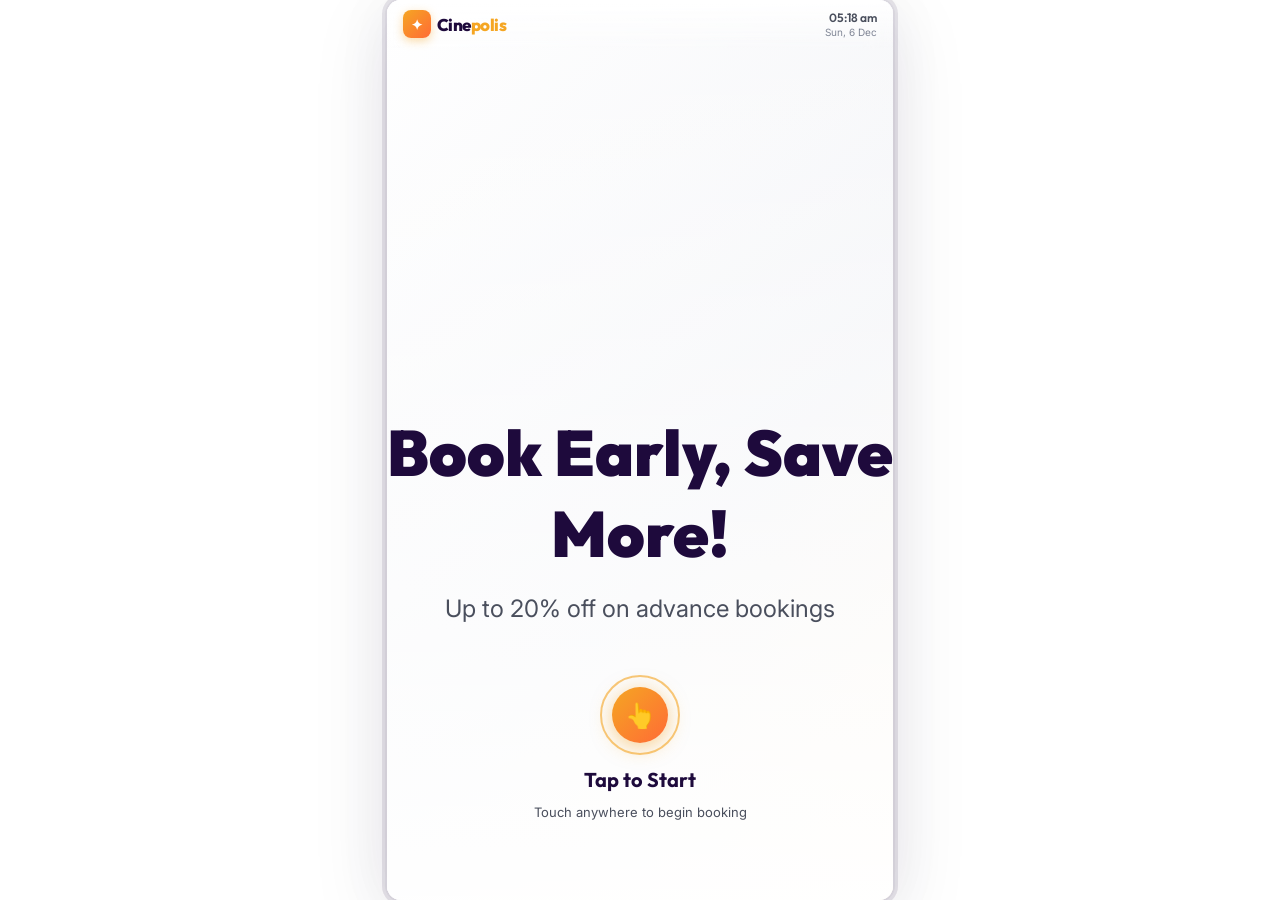
==== index.html @ efdd273a "Initial commit of Cinepolis Self-Service Kiosk" ====
<!DOCTYPE html>
<html lang="en">

<head>
  <meta charset="UTF-8">
  <meta name="viewport" content="width=device-width, initial-scale=1.0">
  <title>Cinepolis Self-Service Kiosk — Powered by CIRA</title>
  <meta name="description"
    content="Cinepolis AI-Powered Self-Service Ticket Kiosk featuring CIRA, your personal cinema assistant.">
  <meta name="robots" content="noindex">
  <link rel="stylesheet" href="css/design-system.css?v=1.1">
  <link rel="stylesheet" href="css/kiosk.css?v=1.1">
</head>

<body>
  <div id="kiosk-root">

    <!-- ====== HEADER ====== -->
    <header id="kiosk-header">
      <div class="kiosk-logo">
        <div class="kiosk-logo-star">✦</div>
        <div>
          <div class="kiosk-logo-text">Cine<span>polis</span></div>
        </div>
      </div>
      <div style="display:flex;align-items:center;gap:24px;">
        <div class="step-indicator" id="step-indicator" style="display:none;">
          <div class="step-dot" id="step-1"></div>
          <div class="step-dot" id="step-2"></div>
          <div class="step-dot" id="step-3"></div>
          <div class="step-dot" id="step-4"></div>
          <div class="step-dot" id="step-5"></div>
          <div class="step-dot" id="step-6"></div>
        </div>
        <div>
          <div class="kiosk-time" id="kiosk-time">12:00 PM</div>
          <div class="kiosk-location" id="kiosk-date">Sat, 21 Jun</div>
        </div>
      </div>
    </header>

    <!-- ====== CIRA CHARACTER ====== -->
    <div id="cira-character" class="cira-hidden">
      <img class="cira-img" src="assets/cira/cira_idle.png" alt="CIRA - Your Cinema Assistant">
    </div>

    <!-- ====== CIRA SPEECH BUBBLE ====== -->
    <div id="cira-bubble"></div>

    <!-- =====================================================
       SCREEN 0: IDLE / ATTRACT
  ===================================================== -->
    <section class="screen active" id="screen-idle">
      <div id="idle-ad-track" class="idle-ad-track">
        <!-- Ads rendered by JS -->
      </div>
    </section>

    <!-- =====================================================
       SCREEN 1: LANGUAGE SELECTION
  ===================================================== -->
    <section class="screen" id="screen-language">
      <div class="screen-content full-width" style="justify-content:center;align-items:center;min-height:100%;">
        <div style="text-align:center;margin-bottom:20px;">
          <h1 class="screen-title">Choose Language</h1>
          <p class="screen-subtitle">भाषा चुनें</p>
        </div>
        <div class="language-grid" id="language-grid"></div>
      </div>
    </section>

    <!-- =====================================================
       SCREEN 2: MOVIE BROWSING
  ===================================================== -->
    <section class="screen" id="screen-movies">
      <div
        style="position:relative;padding-top:56px;height:100%;display:flex;flex-direction:column;padding-left:16px;padding-right:16px;">
        <div style="display:flex;align-items:center;justify-content:space-between;padding:0 14px 10px;">
          <div>
            <h1 class="screen-title">Now Showing 🎬</h1>
            <p class="screen-subtitle">Tap to book</p>
          </div>
          <button class="btn btn-ghost btn-sm"
            onclick="window.kiosk.showScreen('language'); window.kiosk.sceneManager.transitionTo(window.SCENES.LANGUAGE_SELECTION);"
            style="padding:6px 12px;font-size:12px;">← Back</button>
        </div>
        <div class="movies-scroll-container" id="movies-list"></div>
        <div style="text-align:center;padding:8px;opacity:0.4;">
          <span style="font-size:11px;color:var(--text-muted);">↓ Scroll Down ↓</span>
        </div>
      </div>
    </section>

    <!-- =====================================================
       SCREEN 3: MOVIE DETAIL
  ===================================================== -->
    <section class="screen" id="screen-movie-detail">
      <div class="screen-content">
        <div id="movie-detail-content">
          <!-- Rendered by JS -->
        </div>
      </div>
    </section>

    <!-- =====================================================
       SCREEN 4: SHOWTIME SELECTION
  ===================================================== -->
    <section class="screen" id="screen-showtimes">
      <div class="screen-content">
        <div id="showtimes-content">
          <!-- Rendered by JS -->
        </div>
      </div>
    </section>

    <!-- =====================================================
       SCREEN 5: TICKET COUNT
  ===================================================== -->
    <section class="screen" id="screen-ticket-count">
      <div class="screen-content" style="justify-content:center;">
        <div id="ticket-count-content">
          <!-- Rendered by JS -->
        </div>
      </div>
    </section>

    <!-- =====================================================
       SCREEN 6: SEAT SELECTION
  ===================================================== -->
    <section class="screen" id="screen-seat-selection">
      <div class="screen-content">
        <div id="seat-selection-content">
          <!-- Rendered by JS -->
        </div>
      </div>
    </section>

    <!-- =====================================================
       SCREEN 7: MOBILE NUMBER
  ===================================================== -->
    <section class="screen" id="screen-mobile-number">
      <div class="screen-content" style="justify-content:center;">
        <div id="mobile-input-content">
          <!-- Rendered by JS -->
        </div>
      </div>
    </section>

    <!-- =====================================================
       SCREEN 8: FOOD & BEVERAGES
  ===================================================== -->
    <section class="screen" id="screen-food-beverages">
      <div class="screen-content">
        <div id="fnb-content">
          <!-- Rendered by JS -->
        </div>
      </div>
    </section>

    <!-- =====================================================
       SCREEN 9: PAYMENT
  ===================================================== -->
    <section class="screen" id="screen-payment">
      <div class="screen-content">
        <div id="payment-content">
          <!-- Rendered by JS -->
        </div>
      </div>
    </section>

    <!-- =====================================================
       SCREEN 10: SUCCESS / CONFIRMATION
  ===================================================== -->
    <section class="screen" id="screen-success">
      <div class="screen-content" style="justify-content:center;align-items:center;">
        <div id="success-content">
          <!-- Rendered by JS -->
        </div>
      </div>
    </section>

    <!-- ====== ORDER SUMMARY BAR ====== -->
    <div id="order-summary-bar" class="hidden">
      <!-- Rendered by JS -->
    </div>

  </div>

  <script src="js/mockData.js?v=1.1"></script>
  <script src="js/scenes.js?v=1.1"></script>
  <script src="js/kiosk.js?v=1.1"></script>
</body>

</html>
---- css/design-system.css ----
/* ============================================================
   CINEPOLIS KIOSK — Global Design System
   ============================================================ */

@import url('https://fonts.googleapis.com/css2?family=Outfit:wght@300;400;500;600;700;800;900&family=Inter:wght@300;400;500;600;700&display=swap');

:root {
  /* Brand Colors */
  --primary:       #1E0A3C;
  --primary-light: #2D1060;
  --accent:        #F5A623;
  --accent-dark:   #D4891A;
  --bg-deep:       #FFFFFF;
  --bg-surface:    #F4F5F8;
  --bg-card:       rgba(30, 10, 60, 0.04);
  --bg-glass:      rgba(30, 10, 60, 0.05);
  --border-color:  rgba(30, 10, 60, 0.08);

  /* Text */
  --text-primary:  #1E0A3C;
  --text-secondary:#4A4F5D;
  --text-muted:    #7E8494;

  /* Semantic */
  --success:       #00D4AA;
  --warning:       #F5A623;
  --error:         #FF4757;
  --info:          #54A0FF;

  /* Gradients */
  --grad-brand:    linear-gradient(135deg, #FFFFFF 0%, #F4F5F8 100%);
  --grad-accent:   linear-gradient(135deg, #F5A623 0%, #FF6B35 100%);
  --grad-hero:     linear-gradient(180deg, rgba(255,255,255,0) 0%, rgba(255,255,255,0.95) 100%);
  --grad-glow:     radial-gradient(ellipse at center, rgba(245,166,35,0.06) 0%, transparent 70%);

  /* Spacing */
  --sp-xs: 4px;
  --sp-sm: 8px;
  --sp-md: 16px;
  --sp-lg: 24px;
  --sp-xl: 32px;
  --sp-2xl: 48px;

  /* Radius */
  --radius-sm:  8px;
  --radius-md:  16px;
  --radius-lg:  24px;
  --radius-xl:  32px;
  --radius-full: 9999px;

  /* Shadows */
  --shadow-glow:   0 0 40px rgba(245, 166, 35, 0.25);
  --shadow-card:   0 8px 32px rgba(0,0,0,0.4);
  --shadow-deep:   0 20px 60px rgba(0,0,0,0.6);
  --shadow-cira:   0 20px 60px rgba(245,166,35,0.2);

  /* Transitions */
  --ease-spring:   cubic-bezier(0.34, 1.56, 0.64, 1);
  --ease-smooth:   cubic-bezier(0.4, 0, 0.2, 1);
  --dur-fast:      0.2s;
  --dur-normal:    0.4s;
  --dur-slow:      0.7s;

  /* Font sizes (kiosk-optimized, touch-friendly) */
  --text-xs:   14px;
  --text-sm:   16px;
  --text-base: 18px;
  --text-md:   22px;
  --text-lg:   28px;
  --text-xl:   36px;
  --text-2xl:  48px;
  --text-3xl:  64px;
}

/* ========================= Reset ========================= */
*, *::before, *::after { box-sizing: border-box; margin: 0; padding: 0; }

html {
  font-size: 16px;
  -webkit-font-smoothing: antialiased;
  -moz-osx-font-smoothing: grayscale;
}

body {
  font-family: 'Inter', sans-serif;
  background: var(--bg-deep);
  color: var(--text-primary);
  min-height: 100vh;
  overflow: hidden;
  cursor: default;
  user-select: none;
}

/* ===================== Utility Classes =================== */
.font-outfit { font-family: 'Outfit', sans-serif; }

.glass {
  background: var(--bg-glass);
  backdrop-filter: blur(20px);
  -webkit-backdrop-filter: blur(20px);
  border: 1px solid var(--border-color);
}

.glass-strong {
  background: rgba(30, 10, 60, 0.75);
  backdrop-filter: blur(30px);
  -webkit-backdrop-filter: blur(30px);
  border: 1px solid rgba(245,166,35,0.15);
}

.glow-accent { box-shadow: var(--shadow-glow); }

.text-gradient {
  background: var(--grad-accent);
  -webkit-background-clip: text;
  -webkit-text-fill-color: transparent;
  background-clip: text;
}

/* ==================== Button Styles ==================== */
.btn {
  display: inline-flex;
  align-items: center;
  justify-content: center;
  gap: var(--sp-sm);
  border: none;
  border-radius: var(--radius-md);
  font-family: 'Outfit', sans-serif;
  font-weight: 600;
  cursor: pointer;
  transition: all var(--dur-normal) var(--ease-smooth);
  outline: none;
  text-decoration: none;
  white-space: nowrap;
  padding: var(--sp-md) var(--sp-xl);
  font-size: var(--text-base);
  letter-spacing: 0.3px;
  position: relative;
  overflow: hidden;
}

.btn::after {
  content: '';
  position: absolute;
  inset: 0;
  background: rgba(255,255,255,0);
  transition: background var(--dur-fast);
}

.btn:hover::after { background: rgba(255,255,255,0.06); }
.btn:active { transform: scale(0.97); }

.btn-primary {
  background: var(--grad-accent);
  color: var(--bg-deep);
  box-shadow: 0 4px 20px rgba(245,166,35,0.4);
}
.btn-primary:hover { box-shadow: 0 8px 30px rgba(245,166,35,0.6); transform: translateY(-2px); }

.btn-outline {
  background: transparent;
  color: var(--accent);
  border: 2px solid rgba(245,166,35,0.5);
}
.btn-outline:hover { border-color: var(--accent); background: rgba(245,166,35,0.08); }

.btn-ghost {
  background: var(--bg-glass);
  color: var(--text-primary);
  border: 1px solid var(--border-color);
  backdrop-filter: blur(10px);
}
.btn-ghost:hover { background: rgba(30, 10, 60, 0.08); border-color: var(--accent); }

.btn-lg  { padding: 14px 28px; font-size: var(--text-md);   border-radius: var(--radius-lg); }
.btn-xl  { padding: 16px 36px; font-size: var(--text-lg);   border-radius: var(--radius-xl); }
.btn-sm  { padding: 6px  14px; font-size: var(--text-sm);   border-radius: var(--radius-sm); }

/* ====================== Cards ========================= */
.card {
  background: var(--bg-card);
  border-radius: var(--radius-lg);
  padding: var(--sp-xl);
  border: 1px solid var(--border-color);
  box-shadow: var(--shadow-card);
  transition: transform var(--dur-normal) var(--ease-smooth), box-shadow var(--dur-normal) var(--ease-smooth);
}

.card:hover {
  transform: translateY(-4px);
  box-shadow: var(--shadow-deep), 0 0 20px rgba(245,166,35,0.1);
}

/* ===================== Badge ========================= */
.badge {
  display: inline-flex;
  align-items: center;
  gap: 4px;
  padding: 4px 12px;
  border-radius: var(--radius-full);
  font-size: 12px;
  font-weight: 600;
  font-family: 'Outfit', sans-serif;
  letter-spacing: 0.5px;
  text-transform: uppercase;
}

.badge-accent { background: rgba(245,166,35,0.15); color: var(--accent); border: 1px solid rgba(245,166,35,0.3); }
.badge-success { background: rgba(0,212,170,0.15); color: var(--success); border: 1px solid rgba(0,212,170,0.3); }
.badge-error { background: rgba(255,71,87,0.15); color: var(--error); border: 1px solid rgba(255,71,87,0.3); }
.badge-info { background: rgba(84,160,255,0.15); color: var(--info); border: 1px solid rgba(84,160,255,0.3); }

/* =================== Input Styles =================== */
.input-field {
  background: var(--bg-glass);
  border: 2px solid var(--border-color);
  border-radius: var(--radius-md);
  color: var(--text-primary);
  font-family: 'Inter', sans-serif;
  font-size: var(--text-md);
  padding: var(--sp-md) var(--sp-lg);
  width: 100%;
  outline: none;
  transition: border-color var(--dur-fast), box-shadow var(--dur-fast);
}

.input-field:focus {
  border-color: var(--accent);
  box-shadow: 0 0 0 3px rgba(245,166,35,0.15);
}

.input-field::placeholder { color: var(--text-muted); }

/* =================== Scrollbar =================== */
::-webkit-scrollbar { width: 4px; height: 4px; }
::-webkit-scrollbar-track { background: transparent; }
::-webkit-scrollbar-thumb { background: rgba(245,166,35,0.3); border-radius: 9999px; }
::-webkit-scrollbar-thumb:hover { background: var(--accent); }

/* =================== Animations =================== */
@keyframes fadeIn {
  from { opacity: 0; }
  to   { opacity: 1; }
}

@keyframes fadeInUp {
  from { opacity: 0; transform: translateY(30px); }
  to   { opacity: 1; transform: translateY(0); }
}

@keyframes fadeInLeft {
  from { opacity: 0; transform: translateX(-40px); }
  to   { opacity: 1; transform: translateX(0); }
}

@keyframes slideInRight {
  from { opacity: 0; transform: translateX(60px); }
  to   { opacity: 1; transform: translateX(0); }
}

@keyframes breathe {
  0%, 100% { transform: scale(1) translateY(0); }
  50%       { transform: scale(1.015) translateY(-4px); }
}

@keyframes ciraWalkIn {
  from { opacity: 0; transform: translateX(-80px) scale(0.92); }
  to   { opacity: 1; transform: translateX(0) scale(1); }
}

@keyframes ciraWalkOut {
  from { opacity: 1; transform: translateX(0); }
  to   { opacity: 0; transform: translateX(-60px); }
}

@keyframes glow-pulse {
  0%, 100% { box-shadow: 0 0 20px rgba(245,166,35,0.2); }
  50%       { box-shadow: 0 0 40px rgba(245,166,35,0.5); }
}

@keyframes shimmer {
  0%   { background-position: -1000px 0; }
  100% { background-position: 1000px 0; }
}

@keyframes spin {
  to { transform: rotate(360deg); }
}

@keyframes pulse-dot {
  0%, 100% { transform: scale(1); opacity: 1; }
  50%       { transform: scale(1.5); opacity: 0.5; }
}

@keyframes confetti-fall {
  from { transform: translateY(-20px) rotate(0deg); opacity: 1; }
  to   { transform: translateY(120px) rotate(360deg); opacity: 0; }
}

@keyframes countUp {
  from { transform: scale(0.5); opacity: 0; }
  to   { transform: scale(1); opacity: 1; }
}

.animate-fade-in    { animation: fadeIn var(--dur-normal) var(--ease-smooth) forwards; }
.animate-fade-in-up { animation: fadeInUp var(--dur-slow) var(--ease-spring) forwards; }
.animate-fade-in-left { animation: fadeInLeft var(--dur-slow) var(--ease-spring) forwards; }
.animate-slide-right  { animation: slideInRight var(--dur-slow) var(--ease-spring) forwards; }
.animate-breathe    { animation: breathe 4s ease-in-out infinite; }
.animate-glow       { animation: glow-pulse 2s ease-in-out infinite; }

/* =================== Dividers =================== */
.divider {
  height: 1px;
  background: linear-gradient(90deg, transparent, var(--border-color), transparent);
  margin: var(--sp-lg) 0;
}

/* =================== Loading Skeleton =================== */
.skeleton {
  background: linear-gradient(90deg, rgba(30,10,60,0.02) 25%, rgba(30,10,60,0.06) 50%, rgba(30,10,60,0.02) 75%);
  background-size: 200% 100%;
  animation: shimmer 1.5s infinite;
  border-radius: var(--radius-sm);
}
---- css/kiosk.css ----
/* ============================================================
   CINEPOLIS KIOSK — Kiosk-Specific Styles
   ============================================================ */

/* ===================== Outer Body / Bezel ========================= */
body {
  margin: 0;
  padding: 0;
  background: #ffffff;
  display: flex;
  align-items: center;
  justify-content: center;
  min-height: 100vh;
  min-width: 100vw;
  overflow: hidden;
}

/* ===================== 9:16 Portrait Kiosk Container ========================= */
#kiosk-root {
  position: relative;
  overflow: hidden;
  background: var(--bg-deep);

  /* Strict 9:16 portrait — dynamically bounded to maintain ratio in any viewport */
  height: min(100vh, calc(100vw * 16 / 9));
  width: min(calc(100vh * 9 / 16), 100vw);

  /* Bezel */
  box-shadow:
    0 0 0 2px rgba(30,10,60,0.04),
    0 0 0 5px rgba(30,10,60,0.1),
    0 0 60px rgba(30,10,60,0.05),
    0 20px 80px rgba(30,10,60,0.1);
  border-radius: 14px;
  flex-shrink: 0;

  /* ── Scale all design tokens down for ~520 px portrait width ── */
  --text-xs:   11px;
  --text-sm:   13px;
  --text-base: 15px;
  --text-md:   17px;
  --text-lg:   20px;
  --text-xl:   26px;
  --text-2xl:  32px;
  --text-3xl:  42px;

  --sp-xs:  3px;
  --sp-sm:  6px;
  --sp-md:  12px;
  --sp-lg:  18px;
  --sp-xl:  24px;
  --sp-2xl: 36px;

  --radius-sm:  6px;
  --radius-md:  10px;
  --radius-lg:  16px;
  --radius-xl:  22px;
}

/* ===================== Header — MUST be absolute so it stays inside #kiosk-root ========================= */
#kiosk-header {
  position: absolute;   /* NOT fixed — fixed escapes the container */
  top: 0;
  left: 0;
  right: 0;
  z-index: 100;
  display: flex;
  align-items: center;
  justify-content: space-between;
  padding: 10px 16px;
  background: linear-gradient(180deg, rgba(255,255,255,0.97) 0%, rgba(255,255,255,0.0) 100%);
  backdrop-filter: blur(12px);
  -webkit-backdrop-filter: blur(12px);
}

.kiosk-logo {
  display: flex;
  align-items: center;
  gap: var(--sp-sm);
}

.kiosk-logo-star {
  width: 28px;
  height: 28px;
  background: var(--grad-accent);
  border-radius: 8px;
  display: flex;
  align-items: center;
  justify-content: center;
  font-size: 14px;
  font-weight: 900;
  color: var(--bg-deep);
  box-shadow: 0 3px 10px rgba(245,166,35,0.4);
}

.kiosk-logo-text {
  font-family: 'Outfit', sans-serif;
  font-size: 17px;
  font-weight: 800;
  letter-spacing: -0.5px;
  color: var(--text-primary);
  line-height: 1;
}

.kiosk-logo-text span { color: var(--accent); }

.seat-back-btn {
  background: rgba(30, 10, 60, 0.05);
  border: 1px solid var(--border-color);
  padding: 10px 20px;
  border-radius: 8px;
  color: var(--text-primary);
  font-weight: 600;
  cursor: pointer;
  transition: background 0.2s;
}

.seat-back-btn:hover { background: rgba(30, 10, 60, 0.08); }

.kiosk-time {
  font-family: 'Outfit', sans-serif;
  font-size: 12px;
  font-weight: 600;
  color: var(--text-secondary);
  text-align: right;
  line-height: 1.3;
}

.kiosk-location {
  font-size: 10px;
  color: var(--text-muted);
  text-align: right;
}

#cira-character {
  display: none !important;
}

#cira-character.cira-hidden {
  opacity: 0;
  transform: translateX(-60px) scale(0.9);
  pointer-events: none;
}

#cira-character .cira-img {
  width: 100%;
  height: auto;
  object-fit: contain;
  max-height: 280px;
}

#cira-character.pose-idle .cira-img { animation: breathe 4s ease-in-out infinite; }
#cira-character.pose-namaste .cira-img { animation: breathe 3s ease-in-out 2; }
#cira-character.pose-pointing .cira-img { animation: none; }
#cira-character.pose-celebrate .cira-img { animation: none; }

.cira-transition {
  animation: ciraWalkIn 0.6s var(--ease-spring) forwards !important;
}

/* Cira speech bubble */
#cira-bubble {
  display: none !important;
}

#cira-bubble.visible {
  opacity: 1;
  animation: fadeInLeft 0.4s var(--ease-spring) forwards;
}

#cira-bubble::before {
  content: '';
  position: absolute;
  bottom: -8px;
  left: 20px;
  width: 16px;
  height: 16px;
  background: rgba(30,10,60,0.92);
  border-right: 1px solid rgba(245,166,35,0.3);
  border-bottom: 1px solid rgba(245,166,35,0.3);
  transform: rotate(45deg);
}

/* ===================== Screens ========================= */
.screen {
  position: absolute;
  inset: 0;
  display: flex;
  flex-direction: column;
  opacity: 0;
  pointer-events: none;
  transition: opacity var(--dur-slow) var(--ease-smooth);
}

.screen.active {
  opacity: 1;
  pointer-events: all;
}

/* ===================== IDLE SCREEN =================== */
#screen-idle {
  background: #ffffff;
}

.idle-ad-track {
  position: absolute;
  inset: 0;
  display: flex;
  align-items: center;
  justify-content: center;
}

.idle-ad-slide {
  position: absolute;
  inset: 0;
  display: flex;
  flex-direction: column;
  align-items: center;
  justify-content: center;
  opacity: 0;
  transition: opacity 1s ease;
}

.idle-ad-slide.active { opacity: 1; }

.idle-ad-bg {
  position: absolute;
  inset: 0;
  object-fit: cover;
  width: 100%;
  height: 100%;
}

.idle-overlay {
  position: absolute;
  inset: 0;
  display: flex;
  flex-direction: column;
  align-items: center;
  justify-content: flex-end;
  padding-bottom: 80px;
  background: var(--grad-hero);
}

.idle-tap-prompt {
  display: flex;
  flex-direction: column;
  align-items: center;
  gap: var(--sp-md);
  animation: fadeInUp 1s var(--ease-spring) forwards;
}

.idle-tap-ring {
  width: 80px;
  height: 80px;
  border-radius: 50%;
  border: 2px solid rgba(245,166,35,0.6);
  display: flex;
  align-items: center;
  justify-content: center;
  animation: glow-pulse 2s ease-in-out infinite;
  cursor: pointer;
}

.idle-tap-inner {
  width: 56px;
  height: 56px;
  border-radius: 50%;
  background: var(--grad-accent);
  display: flex;
  align-items: center;
  justify-content: center;
  font-size: 24px;
  box-shadow: 0 4px 20px rgba(245,166,35,0.5);
  cursor: pointer;
  transition: transform var(--dur-fast);
}

.idle-tap-inner:active { transform: scale(0.92); }

.idle-tap-text {
  font-family: 'Outfit', sans-serif;
  font-size: var(--text-lg);
  font-weight: 700;
  color: var(--text-primary);
  text-shadow: 0 2px 10px rgba(0,0,0,0.8);
}

.idle-tap-sub {
  font-size: var(--text-sm);
  color: var(--text-secondary);
}

/* ===================== LANGUAGE SCREEN =================== */
#screen-language .language-grid {
  display: grid;
  grid-template-columns: 1fr 1fr;
  gap: 10px;
  width: 100%;
  max-width: 340px;
  margin: 0 auto;
}

.lang-card {
  background: var(--bg-glass);
  border: 2px solid var(--border-color);
  border-radius: var(--radius-lg);
  padding: 18px 12px;
  text-align: center;
  cursor: pointer;
  transition: all var(--dur-normal) var(--ease-spring);
  position: relative;
  overflow: hidden;
}

.lang-card::before {
  content: '';
  position: absolute;
  inset: 0;
  background: var(--grad-accent);
  opacity: 0;
  transition: opacity var(--dur-normal);
}

.lang-card:hover { border-color: rgba(245,166,35,0.5); transform: translateY(-3px) scale(1.02); }
.lang-card:hover::before { opacity: 0.06; }
.lang-card:active { transform: scale(0.97); }

.lang-card .lang-native {
  font-family: 'Outfit', sans-serif;
  font-size: var(--text-xl);
  font-weight: 800;
  color: var(--accent);
  display: block;
  position: relative;
}

.lang-card .lang-english {
  font-size: var(--text-xs);
  color: var(--text-secondary);
  margin-top: 4px;
  display: block;
  position: relative;
}

/* ===================== MOVIE CAROUSEL =================== */
.movies-scroll-container {
  display: grid;
  grid-template-columns: repeat(2, 1fr);
  gap: 20px 14px;
  overflow-y: auto;
  padding: 8px 14px 24px;
  scrollbar-width: none;
  -ms-overflow-style: none;
  scroll-behavior: smooth;
  flex: 1;
}

.movies-scroll-container::-webkit-scrollbar { display: none; }

.movie-card {
  cursor: pointer;
  display: flex;
  flex-direction: column;
  gap: 8px;
  transition: transform var(--dur-normal) var(--ease-spring);
}

.movie-card:hover { transform: translateY(-4px); }
.movie-card:hover .movie-poster-wrap { box-shadow: var(--shadow-deep), 0 0 16px rgba(245,166,35,0.3); }
.movie-card:active { transform: scale(0.98); }

.movie-poster-wrap {
  width: 100%;
  aspect-ratio: 2 / 3;
  border-radius: var(--radius-md);
  overflow: hidden;
  box-shadow: var(--shadow-card);
  transition: box-shadow var(--dur-normal);
}

.movie-poster {
  width: 100%;
  height: 100%;
  object-fit: cover;
  display: block;
}

.movie-card-details {
  padding: 2px 4px 4px;
}

.movie-card-title {
  font-family: 'Outfit', sans-serif;
  font-size: var(--text-base);
  font-weight: 700;
  color: var(--text-primary);
  line-height: 1.2;
  margin-bottom: 6px;
  white-space: nowrap;
  overflow: hidden;
  text-overflow: ellipsis;
}

.movie-card-meta {
  font-size: 11px;
  color: var(--text-secondary);
  display: flex;
  align-items: center;
  gap: 6px;
}

.movie-imdb {
  background: rgba(245,166,35,0.15);
  color: var(--accent);
  font-weight: 700;
  font-size: 10px;
  padding: 2px 6px;
  border-radius: 4px;
  display: inline-flex;
  align-items: center;
}

/* ===================== MOVIE DETAIL =================== */
#screen-movie-detail .detail-layout {
  display: flex;
  flex-direction: column;
  gap: var(--sp-md);
  align-items: stretch;
}

.detail-poster {
  width: 100%;
  border-radius: var(--radius-lg);
  box-shadow: var(--shadow-deep);
  object-fit: cover;
}

.detail-title {
  font-family: 'Outfit', sans-serif;
  font-size: var(--text-2xl);
  font-weight: 900;
  line-height: 1.1;
  margin-bottom: var(--sp-md);
}

.detail-meta-row {
  display: flex;
  flex-wrap: wrap;
  gap: var(--sp-sm);
  margin-bottom: var(--sp-lg);
}

.detail-synopsis {
  font-size: var(--text-sm);
  color: var(--text-secondary);
  line-height: 1.7;
  margin-bottom: var(--sp-xl);
}

/* ===================== SEAT MAP ========================= */
.seat-map-container {
  display: flex;
  flex-direction: column;
  align-items: center;
  gap: var(--sp-md);
}

.seat-screen-label {
  font-family: 'Outfit', sans-serif;
  font-size: 13px;
  letter-spacing: 3px;
  color: var(--text-muted);
  text-transform: uppercase;
  margin-bottom: var(--sp-sm);
}

.seat-screen-bar {
  width: 80%;
  height: 6px;
  background: linear-gradient(90deg, transparent, rgba(245,166,35,0.6), transparent);
  border-radius: 3px;
  margin-bottom: var(--sp-xl);
  box-shadow: 0 4px 20px rgba(245,166,35,0.15);
}

.seat-grid {
  display: flex;
  flex-direction: column;
  gap: 4px;
  align-items: center;
}

.seat-row {
  display: flex;
  align-items: center;
  gap: 3px;
}

.seat-row-label {
  font-size: 9px;
  color: var(--text-muted);
  width: 12px;
  text-align: center;
  font-family: 'Outfit', sans-serif;
  font-weight: 600;
}

.seat {
  width: 18px;
  height: 16px;
  border-radius: 3px 3px 1px 1px;
  cursor: pointer;
  border: 1px solid transparent;
  transition: all var(--dur-fast);
  position: relative;
  display: flex;
  align-items: center;
  justify-content: center;
  font-size: 7px;
  font-weight: 600;
  font-family: 'Outfit', sans-serif;
}

.seat.available {
  background: #E5E7EB;
  border-color: #D1D5DB;
  color: #4B5563;
}
.seat.available:hover {
  background: #D1D5DB;
  border-color: #9CA3AF;
  color: #1F2937;
  transform: scale(1.15);
}
.seat.selected {
  background: #10B981;
  border-color: #059669;
  color: #FFFFFF;
  transform: scale(1.1);
}
.seat.selected:hover {
  background: #059669;
}
.seat.booked, .seat.reserved {
  background: #EF4444;
  border-color: #DC2626;
  color: #FFFFFF;
  cursor: not-allowed;
}

.seat-legend {
  display: flex;
  gap: var(--sp-lg);
  margin-top: var(--sp-md);
}

.legend-item {
  display: flex;
  align-items: center;
  gap: 6px;
  font-size: 12px;
  color: var(--text-secondary);
}

.legend-dot {
  width: 14px;
  height: 14px;
  border-radius: 2px;
}

/* ===================== NUMPAD ========================= */
.numpad-grid {
  display: grid;
  grid-template-columns: repeat(3, 1fr);
  gap: var(--sp-sm);
  max-width: 320px;
}

.numpad-btn {
  background: var(--bg-glass);
  border: 1px solid var(--border-color);
  border-radius: var(--radius-md);
  color: var(--text-primary);
  font-family: 'Outfit', sans-serif;
  font-size: var(--text-xl);
  font-weight: 600;
  padding: var(--sp-lg);
  cursor: pointer;
  transition: all var(--dur-fast);
  text-align: center;
  backdrop-filter: blur(10px);
}

.numpad-btn:hover { background: rgba(245,166,35,0.12); border-color: rgba(245,166,35,0.4); color: var(--accent); }
.numpad-btn:active { transform: scale(0.92); background: rgba(245,166,35,0.2); }

.numpad-display {
  font-family: 'Outfit', sans-serif;
  font-size: var(--text-3xl);
  font-weight: 800;
  color: var(--accent);
  text-align: center;
  letter-spacing: 8px;
  padding: var(--sp-lg);
  border-bottom: 2px solid rgba(245,166,35,0.3);
  margin-bottom: var(--sp-lg);
  min-height: 80px;
  display: flex;
  align-items: center;
  justify-content: center;
}

/* ===================== F&B MENU ========================= */
.fnb-grid {
  display: grid;
  grid-template-columns: 1fr 1fr;
  gap: var(--sp-sm);
}

.fnb-card {
  background: var(--bg-glass);
  border: 1px solid var(--border-color);
  border-radius: var(--radius-md);
  padding: var(--sp-sm);
  cursor: pointer;
  transition: all var(--dur-normal) var(--ease-spring);
  position: relative;
  overflow: hidden;
  text-align: center;
}

.fnb-card:hover { border-color: rgba(245,166,35,0.4); transform: translateY(-4px); background: rgba(245,166,35,0.06); }
.fnb-card.selected { border-color: var(--accent); background: rgba(245,166,35,0.1); }

.fnb-emoji { font-size: 32px; display: block; margin-bottom: var(--sp-xs); line-height: 1; }
.fnb-name { font-family: 'Outfit', sans-serif; font-size: var(--text-xs); font-weight: 700; color: var(--text-primary); }
.fnb-desc { font-size: 10px; color: var(--text-muted); margin: 2px 0; }
.fnb-price { font-family: 'Outfit', sans-serif; font-size: var(--text-sm); font-weight: 700; color: var(--accent); }

.fnb-counter {
  display: flex;
  align-items: center;
  justify-content: center;
  gap: var(--sp-sm);
  margin-top: var(--sp-sm);
}

.fnb-counter-btn {
  width: 28px;
  height: 28px;
  border-radius: 50%;
  border: 1.5px solid rgba(245,166,35,0.4);
  background: transparent;
  color: var(--accent);
  font-size: 16px;
  cursor: pointer;
  display: flex;
  align-items: center;
  justify-content: center;
  transition: all var(--dur-fast);
  font-family: 'Outfit', sans-serif;
}

.fnb-counter-btn:hover { background: rgba(245,166,35,0.15); border-color: var(--accent); }
  .fnb-count { font-family: 'Outfit', sans-serif; font-size: var(--text-base); font-weight: 700; color: var(--text-primary); min-width: 20px; text-align: center; }

/* ===================== PAYMENT ========================= */
.payment-methods {
  display: grid;
  grid-template-columns: repeat(3, 1fr);
  gap: var(--sp-sm);
}

.payment-method-card {
  background: var(--bg-glass);
  border: 1.5px solid var(--border-color);
  border-radius: var(--radius-md);
  padding: 8px 4px;
  cursor: pointer;
  text-align: center;
  transition: all var(--dur-normal) var(--ease-spring);
}

.payment-method-card:hover { border-color: rgba(245,166,35,0.5); transform: translateY(-2px); background: rgba(245,166,35,0.06); }
.payment-method-card.selected { border-color: var(--accent); background: rgba(245,166,35,0.1); box-shadow: 0 0 20px rgba(245,166,35,0.2); }

.payment-icon { font-size: 24px; display: block; margin-bottom: 4px; }
.payment-label { font-family: 'Outfit', sans-serif; font-size: var(--text-xs); font-weight: 600; color: var(--text-primary); }
.payment-sub { font-size: 9px; color: var(--text-muted); margin-top: 2px; }

.qr-code-box {
  background: #fff;
  border-radius: var(--radius-lg);
  padding: var(--sp-lg);
  display: flex;
  align-items: center;
  justify-content: center;
  box-shadow: var(--shadow-deep);
}

.qr-placeholder {
  width: 200px;
  height: 200px;
  background: #fff url("data:image/svg+xml,%3Csvg xmlns='http://www.w3.org/2000/svg' viewBox='0 0 200 200'%3E%3Crect width='200' height='200' fill='white'/%3E%3Crect x='20' y='20' width='60' height='60' fill='none' stroke='black' stroke-width='4'/%3E%3Crect x='30' y='30' width='40' height='40' fill='black'/%3E%3Crect x='120' y='20' width='60' height='60' fill='none' stroke='black' stroke-width='4'/%3E%3Crect x='130' y='30' width='40' height='40' fill='black'/%3E%3Crect x='20' y='120' width='60' height='60' fill='none' stroke='black' stroke-width='4'/%3E%3Crect x='30' y='130' width='40' height='40' fill='black'/%3E%3Crect x='120' y='120' width='15' height='15' fill='black'/%3E%3Crect x='145' y='120' width='15' height='15' fill='black'/%3E%3Crect x='120' y='145' width='15' height='15' fill='black'/%3E%3Crect x='165' y='145' width='15' height='15' fill='black'/%3E%3Crect x='85' y='20' width='10' height='10' fill='black'/%3E%3Crect x='100' y='20' width='10' height='10' fill='black'/%3E%3Crect x='85' y='35' width='10' height='10' fill='black'/%3E%3Crect x='100' y='50' width='10' height='10' fill='black'/%3E%3Crect x='85' y='65' width='10' height='10' fill='black'/%3E%3Crect x='85' y='85' width='10' height='10' fill='black'/%3E%3Crect x='100' y='85' width='10' height='10' fill='black'/%3E%3Crect x='85' y='100' width='10' height='10' fill='black'/%3E%3Crect x='100' y='100' width='10' height='10' fill='black'/%3E%3Crect x='20' y='85' width='10' height='10' fill='black'/%3E%3Crect x='35' y='85' width='10' height='10' fill='black'/%3E%3Crect x='50' y='85' width='10' height='10' fill='black'/%3E%3Crect x='65' y='85' width='10' height='10' fill='black'/%3E%3Crect x='20' y='100' width='10' height='10' fill='black'/%3E%3Crect x='50' y='100' width='10' height='10' fill='black'/%3E%3Crect x='120' y='85' width='10' height='10' fill='black'/%3E%3Crect x='145' y='85' width='10' height='10' fill='black'/%3E%3Crect x='170' y='85' width='10' height='10' fill='black'/%3E%3Crect x='130' y='95' width='10' height='10' fill='black'/%3E%3Crect x='155' y='95' width='10' height='10' fill='black'/%3E%3Crect x='130' y='110' width='10' height='10' fill='black'/%3E%3Crect x='170' y='110' width='10' height='10' fill='black'/%3E%3C/svg%3E") center/cover;
}

/* ===================== SUCCESS SCREEN =================== */
#screen-success {
  background: radial-gradient(ellipse at center, rgba(0,212,170,0.08) 0%, transparent 60%);
}

.success-icon {
  width: 120px;
  height: 120px;
  border-radius: 50%;
  background: rgba(0,212,170,0.15);
  border: 3px solid var(--success);
  display: flex;
  align-items: center;
  justify-content: center;
  font-size: 56px;
  margin: 0 auto var(--sp-xl);
  animation: countUp 0.6s var(--ease-spring) forwards;
  box-shadow: 0 0 40px rgba(0,212,170,0.3);
}

.booking-id {
  font-family: 'Outfit', sans-serif;
  font-size: var(--text-2xl);
  font-weight: 900;
  color: var(--accent);
  letter-spacing: 3px;
}

.confetti-piece {
  position: absolute;
  width: 10px;
  height: 10px;
  border-radius: 2px;
  animation: confetti-fall 2s ease-in forwards;
}

/* ===================== ORDER SUMMARY BAR =================== */
#order-summary-bar {
  position: absolute;
  bottom: 0;
  left: 0;
  right: 0;
  z-index: 80;
  background: rgba(255, 255, 255, 0.97);
  border-top: 1px solid var(--border-color);
  padding: 8px 12px;
  display: flex;
  align-items: center;
  justify-content: space-between;
  backdrop-filter: blur(20px);
  -webkit-backdrop-filter: blur(20px);
  transition: transform var(--dur-normal) var(--ease-smooth);
}

#order-summary-bar.hidden { transform: translateY(100%); }

.order-summary-info { display: flex; gap: var(--sp-xl); align-items: center; }

.order-summary-item {
  display: flex;
  flex-direction: column;
  gap: 2px;
}

.order-summary-label { font-size: 11px; color: var(--text-muted); text-transform: uppercase; letter-spacing: 1px; }
.order-summary-value { font-family: 'Outfit', sans-serif; font-size: var(--text-base); font-weight: 700; color: var(--text-primary); }
.order-summary-price { font-family: 'Outfit', sans-serif; font-size: var(--text-xl); font-weight: 800; color: var(--accent); }

/* ===================== SCREEN CONTENT WRAPPER =================== */
.screen-content {
  flex: 1;
  overflow-y: auto;
  padding: 58px 16px 70px;
  display: flex;
  flex-direction: column;
  gap: var(--sp-md);
  margin-left: 0;
}

.screen-content.full-width {
  padding-left: 16px;
  margin-left: 0;
}

.screen-title {
  font-family: 'Outfit', sans-serif;
  font-size: var(--text-xl);
  font-weight: 900;
  color: var(--text-primary);
  line-height: 1.1;
}

.screen-subtitle {
  font-size: 13px;
  color: var(--text-secondary);
  margin-top: var(--sp-xs);
}

/* ===================== SHOWTIME CARDS =================== */
.showtime-grid {
  display: grid;
  grid-template-columns: 1fr;
  gap: var(--sp-md);
}

.showtime-card {
  background: var(--bg-glass);
  border: 2px solid var(--border-color);
  border-radius: var(--radius-lg);
  padding: var(--sp-lg);
  cursor: pointer;
  transition: all var(--dur-normal) var(--ease-spring);
  display: flex;
  justify-content: space-between;
  align-items: center;
}

.showtime-card:hover { border-color: rgba(245,166,35,0.5); transform: translateY(-2px); }
.showtime-card.selected { border-color: var(--accent); background: rgba(245,166,35,0.08); }
.showtime-card.almost-full { border-color: rgba(255,71,87,0.4); }

.showtime-time {
  font-family: 'Outfit', sans-serif;
  font-size: var(--text-xl);
  font-weight: 800;
  color: var(--text-primary);
}

.showtime-screen { font-size: 13px; color: var(--text-muted); margin-top: 2px; }

.showtime-availability {
  text-align: right;
}

.showtime-seats { font-family: 'Outfit', sans-serif; font-size: var(--text-sm); font-weight: 600; }
.showtime-seats.good { color: var(--success); }
.showtime-seats.low { color: var(--warning); }
.showtime-seats.critical { color: var(--error); }
.showtime-date { font-size: 12px; color: var(--text-muted); }

/* ===================== TICKET COUNTER =================== */
.ticket-counter-display {
  display: flex;
  align-items: center;
  justify-content: center;
  gap: var(--sp-2xl);
  padding: var(--sp-2xl);
}

.ticket-count-num {
  font-family: 'Outfit', sans-serif;
  font-size: 120px;
  font-weight: 900;
  color: var(--accent);
  line-height: 1;
  text-shadow: 0 0 60px rgba(245,166,35,0.4);
  transition: all var(--dur-fast) var(--ease-spring);
  min-width: 150px;
  text-align: center;
}

.ticket-count-btn {
  width: 80px;
  height: 80px;
  border-radius: 50%;
  border: 3px solid rgba(245,166,35,0.5);
  background: transparent;
  color: var(--accent);
  font-size: 40px;
  cursor: pointer;
  display: flex;
  align-items: center;
  justify-content: center;
  transition: all var(--dur-fast);
  font-family: 'Outfit', sans-serif;
  line-height: 1;
}

.ticket-count-btn:hover { background: rgba(245,166,35,0.15); border-color: var(--accent); transform: scale(1.1); }
.ticket-count-btn:active { transform: scale(0.92); }
.ticket-count-btn:disabled { opacity: 0.3; cursor: not-allowed; }

/* ===================== STEP INDICATOR =================== */
.step-indicator {
  display: flex;
  align-items: center;
  gap: 6px;
  justify-content: center;
  padding: var(--sp-md);
}

.step-dot {
  width: 8px;
  height: 8px;
  border-radius: 50%;
  background: rgba(30,10,60,0.2);
  transition: all var(--dur-normal);
}

.step-dot.active { background: var(--accent); width: 24px; border-radius: 4px; }
.step-dot.done { background: var(--success); }

/* ===================== MOBILE INPUT =================== */
.mobile-input-wrapper {
  position: relative;
  max-width: 500px;
  margin: 0 auto;
}

.mobile-prefix {
  position: absolute;
  left: var(--sp-lg);
  top: 50%;
  transform: translateY(-50%);
  font-family: 'Outfit', sans-serif;
  font-size: var(--text-md);
  font-weight: 600;
  color: var(--accent);
}

.mobile-input {
  padding-left: 60px;
  font-size: var(--text-xl);
  font-weight: 700;
  letter-spacing: 3px;
  font-family: 'Outfit', sans-serif;
  text-align: center;
}
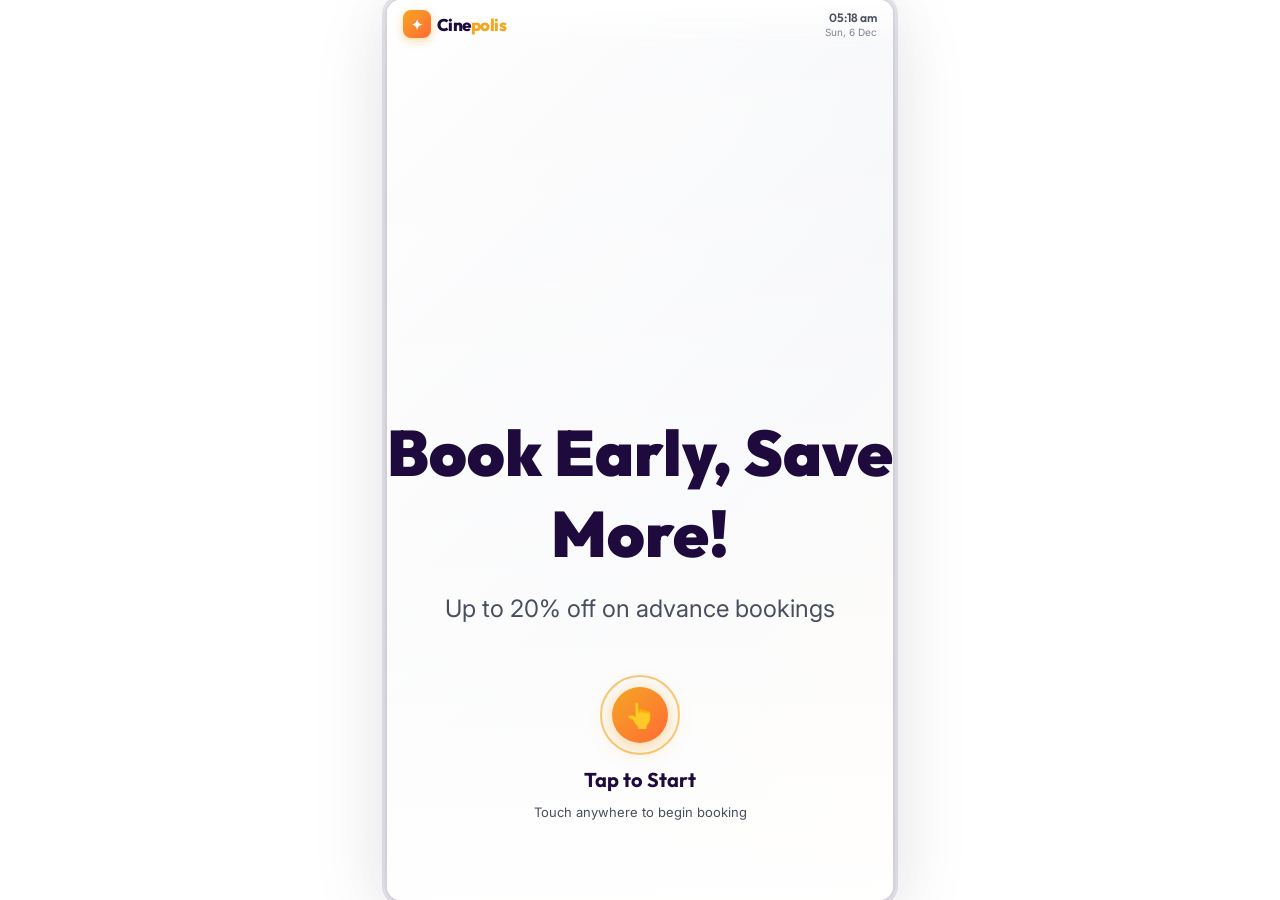
==== commit ab56f7cd: "perf: convert movie posters and Cira poses to WebP and add preloading for instant transitions" ====
--- a/index.html
+++ b/index.html
@@ -10,6 +10,14 @@
   <meta name="robots" content="noindex">
   <link rel="stylesheet" href="css/design-system.css?v=1.1">
   <link rel="stylesheet" href="css/kiosk.css?v=1.1">
+  <!-- Preload CIRA Poses for Instant Screen Transitions on Vercel -->
+  <link rel="preload" as="image" href="assets/cira/cira_namaste.webp">
+  <link rel="preload" as="image" href="assets/cira/cira_idle.webp">
+  <link rel="preload" as="image" href="assets/cira/cira_pointing.webp">
+  <link rel="preload" as="image" href="assets/cira/cira_pointing_right.webp">
+  <link rel="preload" as="image" href="assets/cira/cira_pointing_up.webp">
+  <link rel="preload" as="image" href="assets/cira/cira_thinking.webp">
+  <link rel="preload" as="image" href="assets/cira/cira_celebrate.webp">
 </head>
 
 <body>
@@ -41,7 +49,7 @@
 
     <!-- ====== CIRA CHARACTER ====== -->
     <div id="cira-character" class="cira-hidden">
-      <img class="cira-img" src="assets/cira/cira_idle.png" alt="CIRA - Your Cinema Assistant">
+      <img class="cira-img" src="assets/cira/cira_idle.webp" alt="CIRA - Your Cinema Assistant">
     </div>
 
     <!-- ====== CIRA SPEECH BUBBLE ====== -->
--- a/css/kiosk.css
+++ b/css/kiosk.css
@@ -133,29 +133,54 @@
 }
 
 #cira-character {
-  display: none !important;
+  position: absolute;
+  z-index: 95;
+  pointer-events: none;
+  background: transparent !important;
+  transition: bottom 1s cubic-bezier(0.34, 1.56, 0.64, 1),
+              left 1s cubic-bezier(0.34, 1.56, 0.64, 1),
+              transform 1s cubic-bezier(0.34, 1.56, 0.64, 1),
+              opacity 0.6s ease;
+  bottom: 20px;
+  left: 20px;
+  transform: scale(1);
+  opacity: 1;
 }
 
 #cira-character.cira-hidden {
   opacity: 0;
-  transform: translateX(-60px) scale(0.9);
+  transform: scale(0.8) translateY(40px);
   pointer-events: none;
 }
 
+#cira-character.cira-centered {
+  bottom: calc(50% - 100px);
+  left: calc(50% - 67px);
+  transform: scale(2.0);
+  opacity: 1;
+}
+
+#cira-character.cira-right {
+  left: auto;
+  right: 20px;
+}
+
 #cira-character .cira-img {
-  width: 100%;
-  height: auto;
+  height: 200px;
+  width: auto;
   object-fit: contain;
-  max-height: 280px;
+  display: block;
 }
 
 #cira-character.pose-idle .cira-img { animation: breathe 4s ease-in-out infinite; }
-#cira-character.pose-namaste .cira-img { animation: breathe 3s ease-in-out 2; }
+#cira-character.pose-thinking .cira-img { animation: breathe 4s ease-in-out infinite; }
+#cira-character.pose-namaste .cira-img { animation: breathe 1.6s ease-in-out 1; }
 #cira-character.pose-pointing .cira-img { animation: none; }
+#cira-character.pose-pointing-right .cira-img { animation: none; }
 #cira-character.pose-celebrate .cira-img { animation: none; }
 
 .cira-transition {
-  animation: ciraWalkIn 0.6s var(--ease-spring) forwards !important;
+  animation: none !important;
 }
 
 /* Cira speech bubble */
@@ -347,7 +372,8 @@
 .movies-scroll-container {
   display: grid;
   grid-template-columns: repeat(2, 1fr);
-  gap: 20px 14px;
+  grid-auto-rows: max-content;
+  gap: 24px 14px;
   overflow-y: auto;
   padding: 8px 14px 24px;
   scrollbar-width: none;
@@ -371,6 +397,7 @@
 .movie-card:active { transform: scale(0.98); }
 
 .movie-poster-wrap {
+  position: relative;
   width: 100%;
   aspect-ratio: 2 / 3;
   border-radius: var(--radius-md);
@@ -380,6 +407,9 @@
 }
 
 .movie-poster {
+  position: absolute;
+  top: 0;
+  left: 0;
   width: 100%;
   height: 100%;
   object-fit: cover;
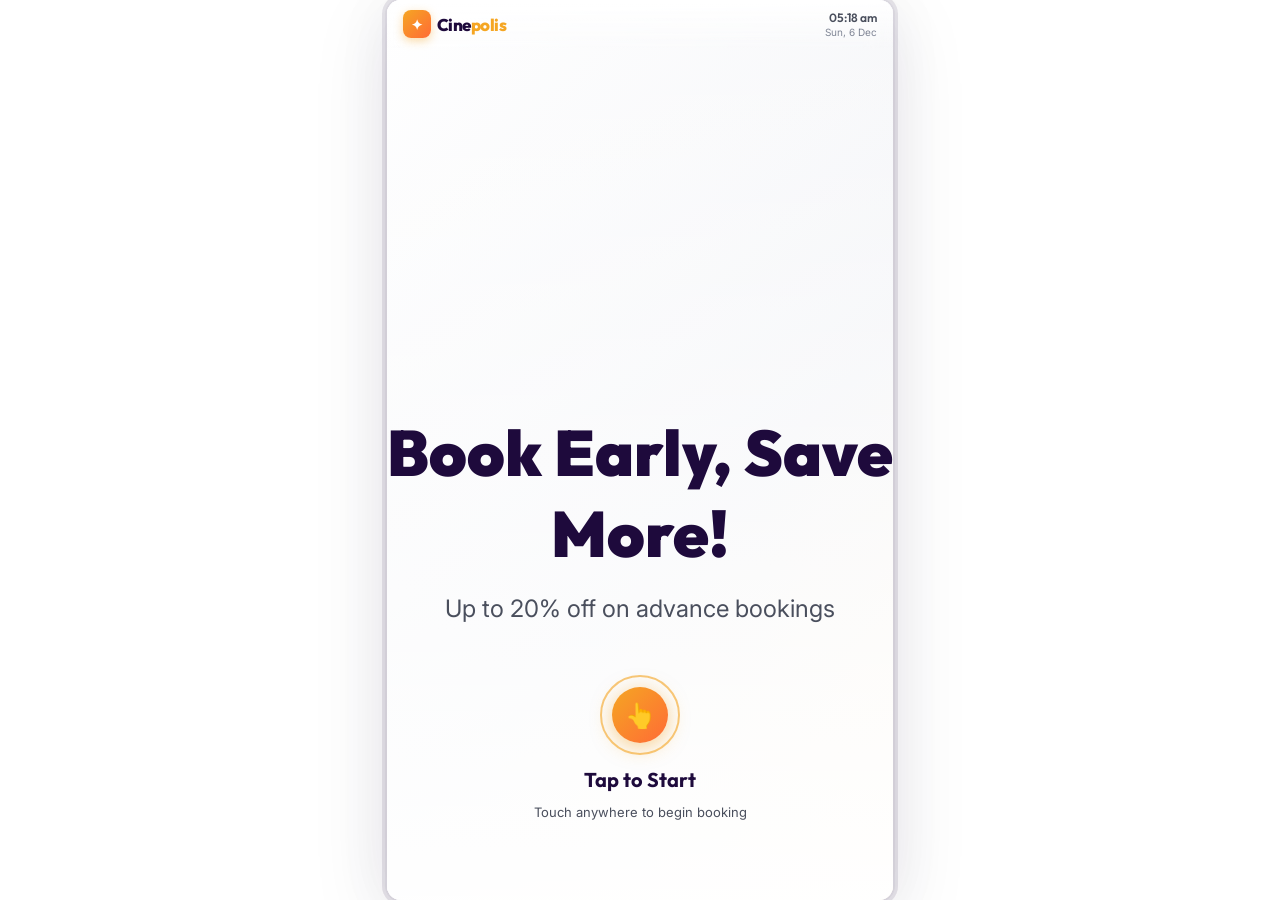
==== commit ba646da9: "fix(vercel): preload voice guides and implement layered DOM sprites to solve image swap glitch and v" ====
--- a/index.html
+++ b/index.html
@@ -49,7 +49,12 @@
 
     <!-- ====== CIRA CHARACTER ====== -->
     <div id="cira-character" class="cira-hidden">
-      <img class="cira-img" src="assets/cira/cira_idle.webp" alt="CIRA - Your Cinema Assistant">
+      <img class="cira-img pose-img-idle" src="assets/cira/cira_idle.webp" alt="CIRA - Idle">
+      <img class="cira-img pose-img-namaste" src="assets/cira/cira_namaste.webp" alt="CIRA - Namaste">
+      <img class="cira-img pose-img-pointing" src="assets/cira/cira_pointing.webp" alt="CIRA - Pointing">
+      <img class="cira-img pose-img-pointing_right" src="assets/cira/cira_pointing_right.webp" alt="CIRA - Pointing Right">
+      <img class="cira-img pose-img-thinking" src="assets/cira/cira_thinking.webp" alt="CIRA - Thinking">
+      <img class="cira-img pose-img-celebrate" src="assets/cira/cira_celebrate.webp" alt="CIRA - Celebrate">
     </div>
 
     <!-- ====== CIRA SPEECH BUBBLE ====== -->
--- a/css/kiosk.css
+++ b/css/kiosk.css
@@ -169,8 +169,15 @@
   height: 200px;
   width: auto;
   object-fit: contain;
-  display: block;
-}
+  display: none;
+}
+
+#cira-character.pose-idle .pose-img-idle { display: block; }
+#cira-character.pose-namaste .pose-img-namaste { display: block; }
+#cira-character.pose-pointing .pose-img-pointing { display: block; }
+#cira-character.pose-pointing-right .pose-img-pointing_right { display: block; }
+#cira-character.pose-thinking .pose-img-thinking { display: block; }
+#cira-character.pose-celebrate .pose-img-celebrate { display: block; }
 
 #cira-character.pose-idle .cira-img { animation: breathe 4s ease-in-out infinite; }
 #cira-character.pose-thinking .cira-img { animation: breathe 4s ease-in-out infinite; }
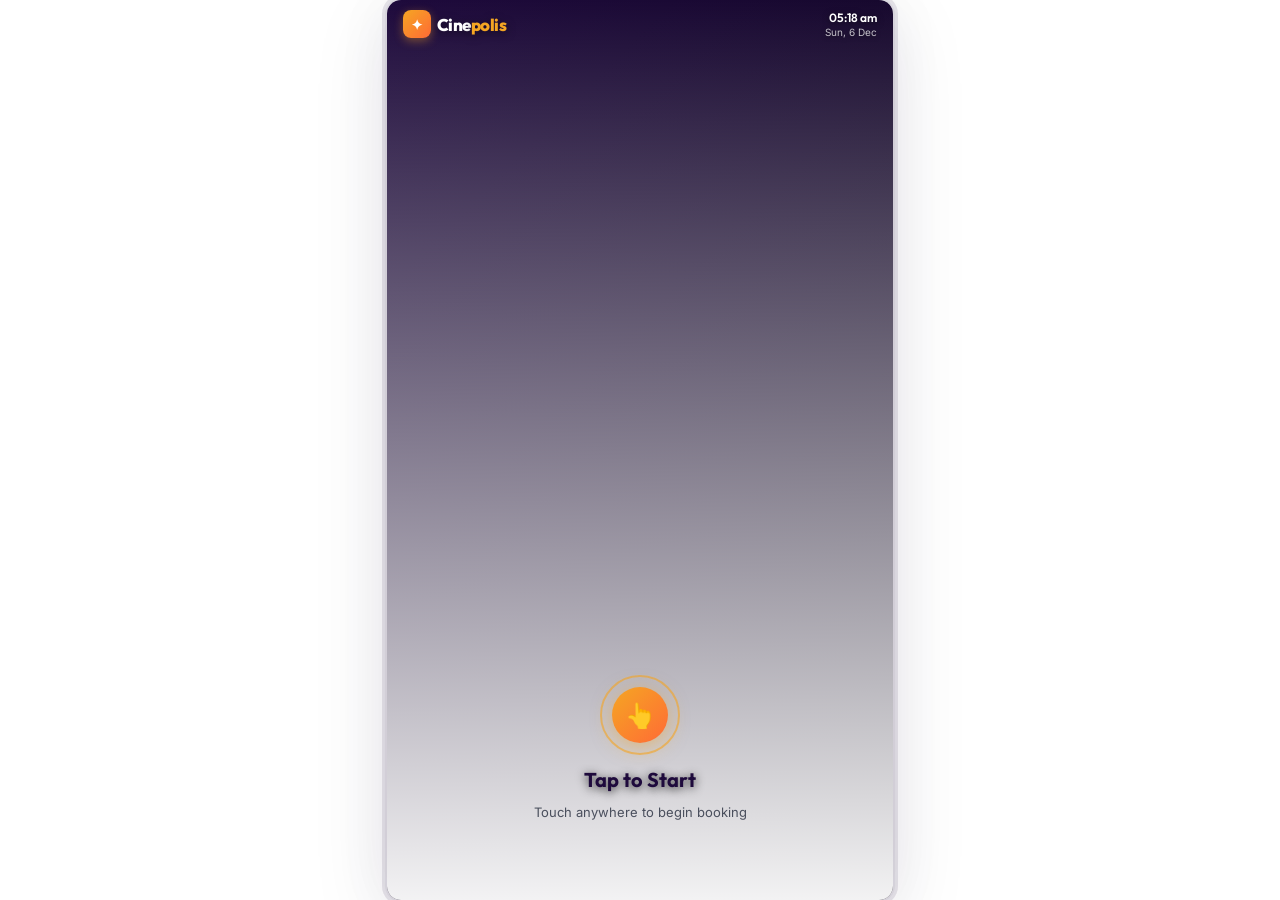
==== commit 377674a6: "Show CIRA disappointed pose instead of celebrate pose on inactivity timeout" ====
--- a/index.html
+++ b/index.html
@@ -18,6 +18,7 @@
   <link rel="preload" as="image" href="assets/cira/cira_pointing_up.webp">
   <link rel="preload" as="image" href="assets/cira/cira_thinking.webp">
   <link rel="preload" as="image" href="assets/cira/cira_celebrate.webp">
+  <link rel="preload" as="image" href="assets/cira/cira_disappoint.png">
 </head>
 
 <body>
@@ -55,6 +56,7 @@
       <img class="cira-img pose-img-pointing_right" src="assets/cira/cira_pointing_right.webp" alt="CIRA - Pointing Right">
       <img class="cira-img pose-img-thinking" src="assets/cira/cira_thinking.webp" alt="CIRA - Thinking">
       <img class="cira-img pose-img-celebrate" src="assets/cira/cira_celebrate.webp" alt="CIRA - Celebrate">
+      <img class="cira-img pose-img-disappoint" src="assets/cira/cira_disappoint.png" alt="CIRA - Disappoint">
     </div>
 
     <!-- ====== CIRA SPEECH BUBBLE ====== -->
--- a/css/kiosk.css
+++ b/css/kiosk.css
@@ -59,7 +59,7 @@
 
 /* ===================== Header — MUST be absolute so it stays inside #kiosk-root ========================= */
 #kiosk-header {
-  position: absolute;   /* NOT fixed — fixed escapes the container */
+  position: absolute;
   top: 0;
   left: 0;
   right: 0;
@@ -68,9 +68,8 @@
   align-items: center;
   justify-content: space-between;
   padding: 10px 16px;
-  background: linear-gradient(180deg, rgba(255,255,255,0.97) 0%, rgba(255,255,255,0.0) 100%);
-  backdrop-filter: blur(12px);
-  -webkit-backdrop-filter: blur(12px);
+  background: transparent;
+  transition: opacity 0.3s ease;
 }
 
 .kiosk-logo {
@@ -98,7 +97,8 @@
   font-size: 17px;
   font-weight: 800;
   letter-spacing: -0.5px;
-  color: var(--text-primary);
+  color: #FFFFFF;
+  text-shadow: 0 2px 8px rgba(0,0,0,0.5);
   line-height: 1;
 }
 
@@ -121,14 +121,16 @@
   font-family: 'Outfit', sans-serif;
   font-size: 12px;
   font-weight: 600;
-  color: var(--text-secondary);
+  color: #FFFFFF;
+  text-shadow: 0 1px 6px rgba(0,0,0,0.6);
   text-align: right;
   line-height: 1.3;
 }
 
 .kiosk-location {
   font-size: 10px;
-  color: var(--text-muted);
+  color: rgba(255,255,255,0.75);
+  text-shadow: 0 1px 4px rgba(0,0,0,0.5);
   text-align: right;
 }
 
@@ -178,6 +180,7 @@
 #cira-character.pose-pointing-right .pose-img-pointing_right { display: block; }
 #cira-character.pose-thinking .pose-img-thinking { display: block; }
 #cira-character.pose-celebrate .pose-img-celebrate { display: block; }
+#cira-character.pose-disappoint .pose-img-disappoint { display: block; }
 
 #cira-character.pose-idle .cira-img { animation: breathe 4s ease-in-out infinite; }
 #cira-character.pose-thinking .cira-img { animation: breathe 4s ease-in-out infinite; }
@@ -185,6 +188,7 @@
 #cira-character.pose-pointing .cira-img { animation: none; }
 #cira-character.pose-pointing-right .cira-img { animation: none; }
 #cira-character.pose-celebrate .cira-img { animation: none; }
+#cira-character.pose-disappoint .cira-img { animation: breathe 4s ease-in-out infinite; }
 
 .cira-transition {
   animation: none !important;
